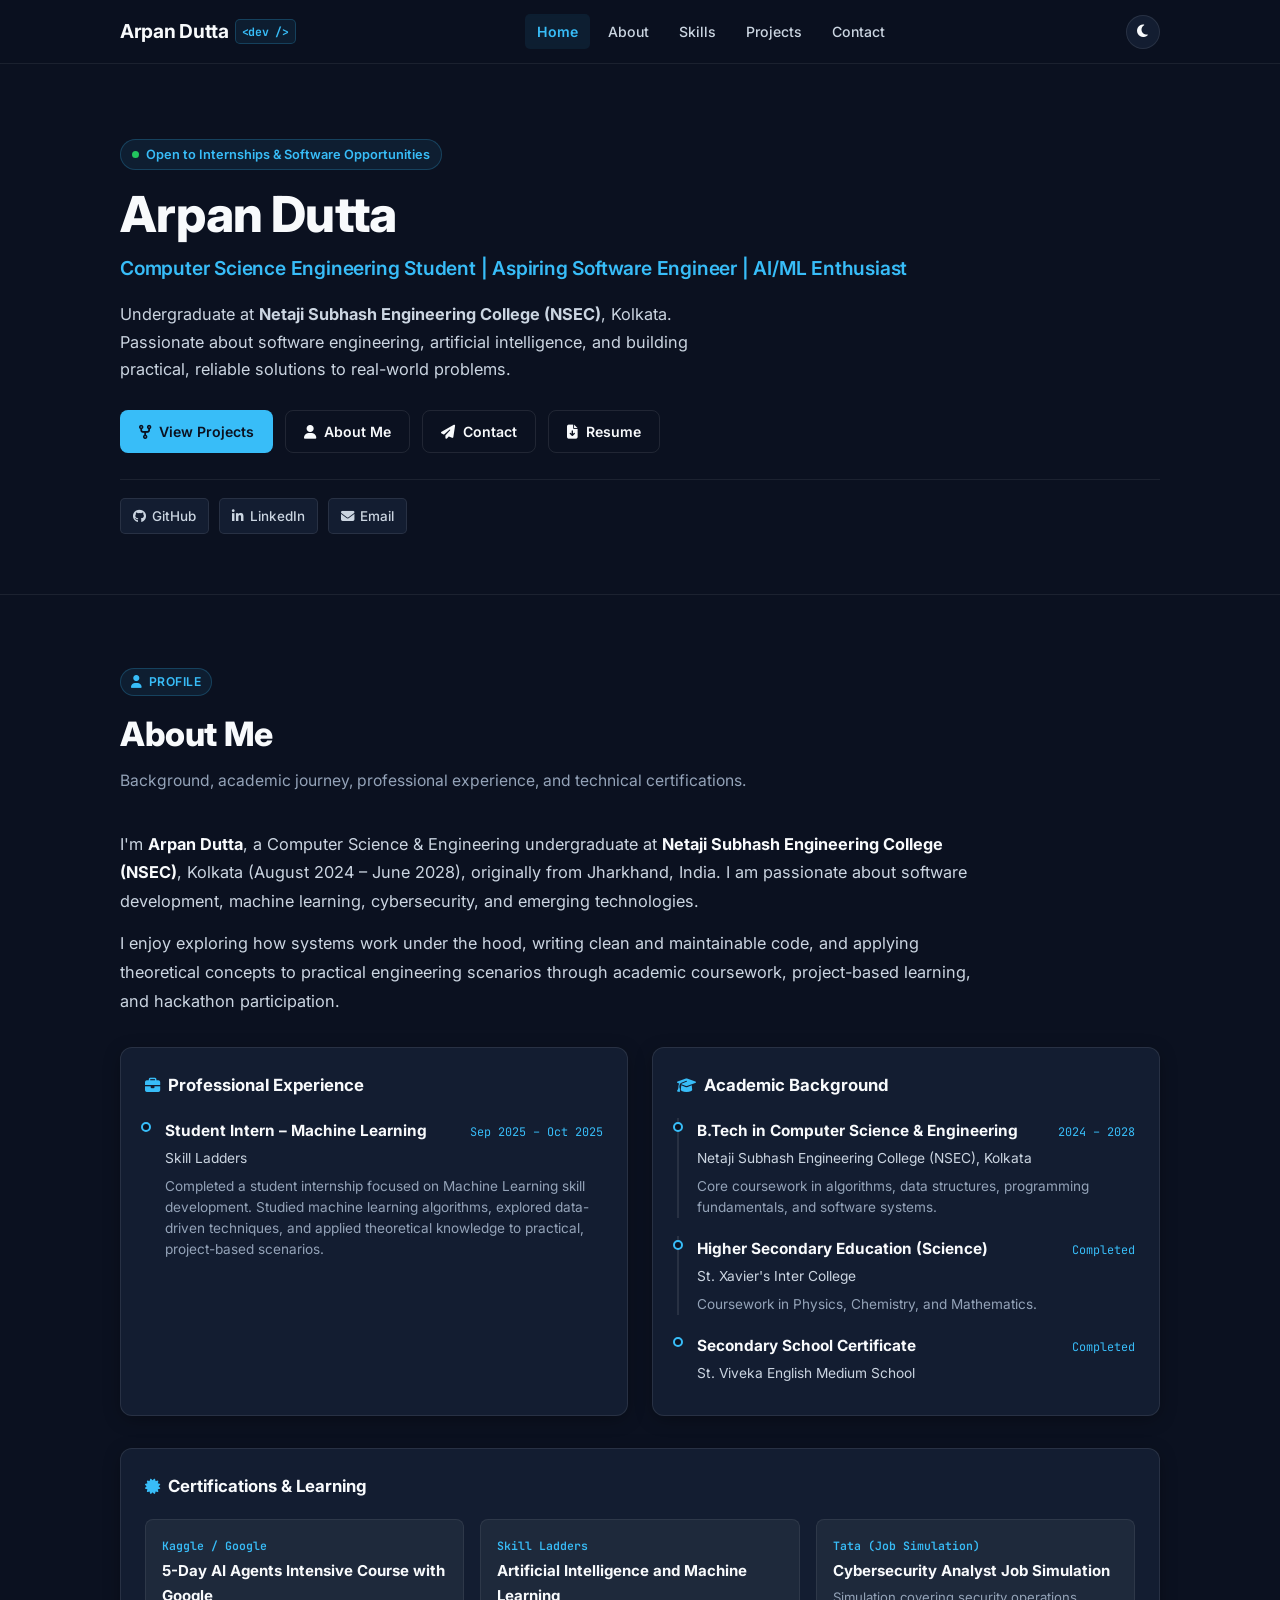
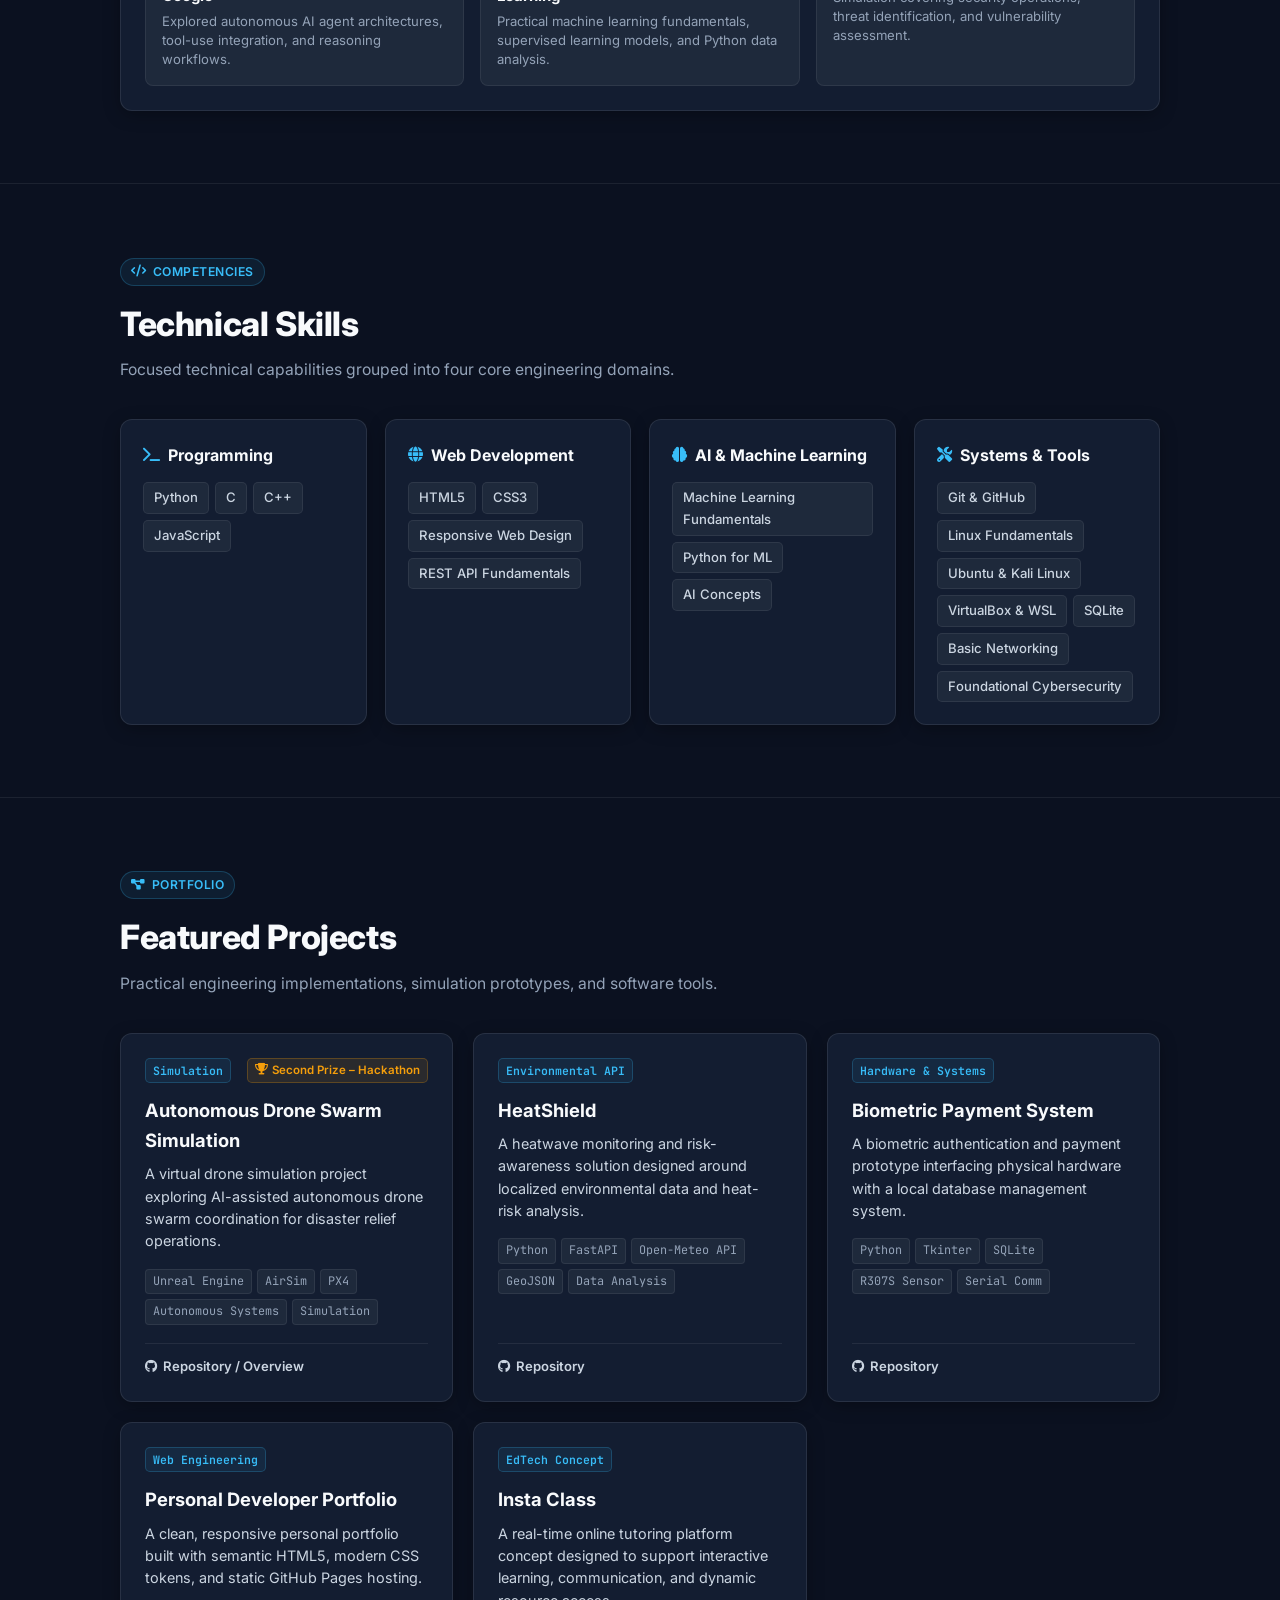
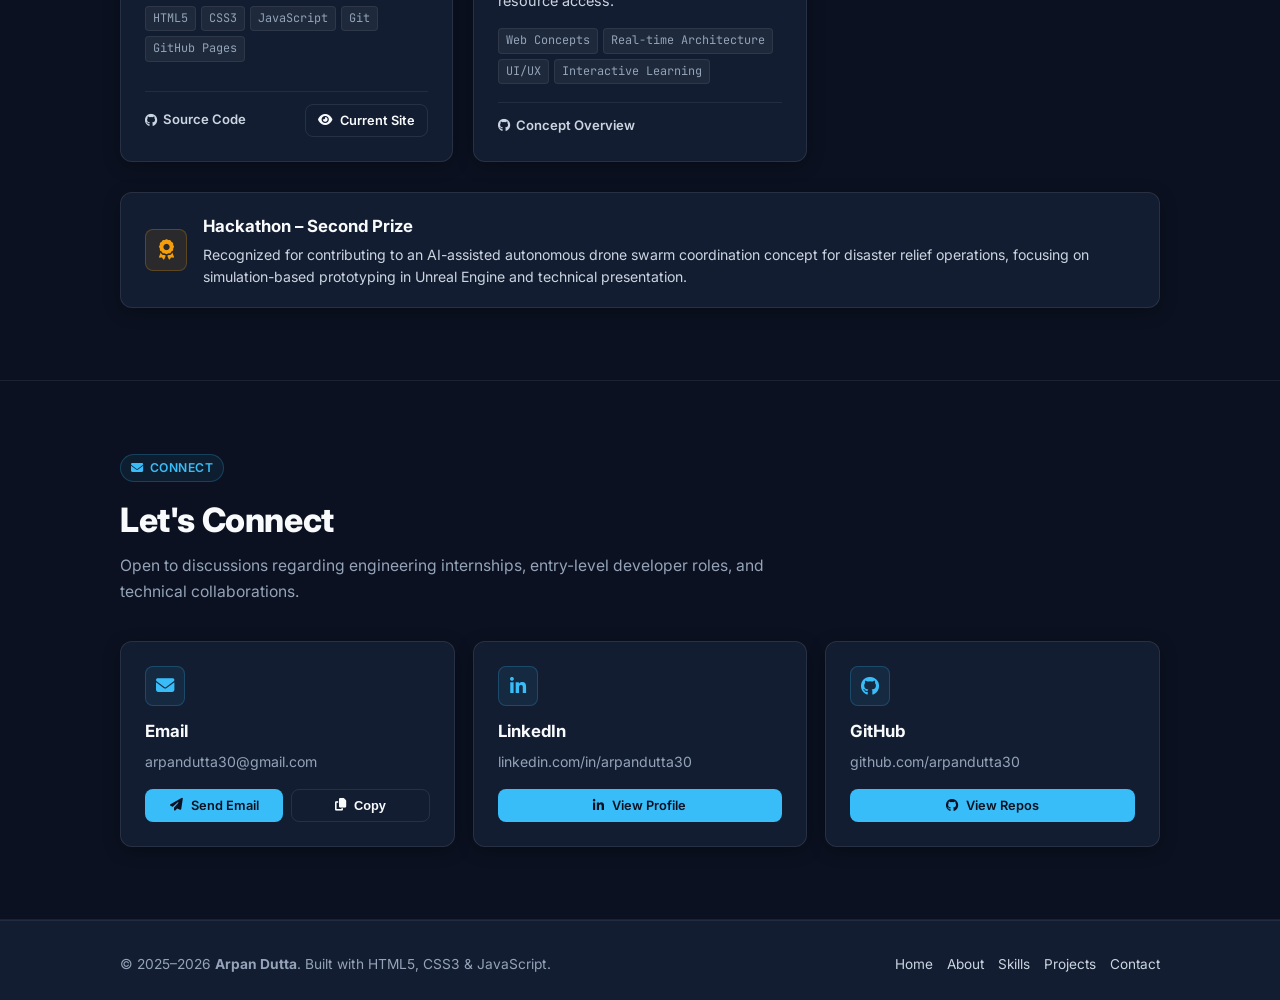
==== index.html @ c8f0ebdf "Refine portfolio into minimal 5-section architecture with cream light theme" ====
<!DOCTYPE html>
<html lang="en" data-theme="dark">
<head>
  <meta charset="UTF-8">
  <meta name="viewport" content="width=device-width, initial-scale=1.0">
  <meta http-equiv="X-UA-Compatible" content="IE=edge">

  <!-- Immediate Theme Initializer (Prevents Flash of Wrong Theme) -->
  <script>
    (function() {
      var savedTheme = localStorage.getItem('portfolio-theme') || 'dark';
      document.documentElement.setAttribute('data-theme', savedTheme);
    })();
  </script>

  <!-- Primary Meta Tags -->
  <title>Arpan Dutta | Computer Science Engineering Student & Aspiring Software Engineer</title>
  <meta name="title" content="Arpan Dutta | Computer Science Engineering Student & Aspiring Software Engineer">
  <meta name="description" content="Personal engineering portfolio of Arpan Dutta — B.Tech Computer Science and Engineering student at Netaji Subhash Engineering College (NSEC), Kolkata. Exploring software engineering, AI/ML, and systems technology.">
  <meta name="author" content="Arpan Dutta">
  <meta name="keywords" content="Arpan Dutta, Netaji Subhash Engineering College, NSEC, Software Engineer, Portfolio, Machine Learning, Python, C++, Web Development, Drone Simulation">

  <!-- Open Graph / Social Meta -->
  <meta property="og:type" content="website">
  <meta property="og:url" content="https://arpandutta30.github.io/portfolio/">
  <meta property="og:title" content="Arpan Dutta | Engineering Portfolio">
  <meta property="og:description" content="Explore Arpan Dutta's engineering journey, technical competencies, featured projects, certifications, and experience.">

  <!-- Typography & Icons -->
  <link rel="preconnect" href="https://fonts.googleapis.com">
  <link rel="preconnect" href="https://fonts.gstatic.com" crossorigin>
  <link href="https://fonts.googleapis.com/css2?family=Inter:wght@400;500;600;700;800&family=JetBrains+Mono:wght@400;500;600&display=swap" rel="stylesheet">
  <link rel="stylesheet" href="https://cdnjs.cloudflare.com/ajax/libs/font-awesome/6.5.1/css/all.min.css" integrity="sha512-DTOQO9RWCH3ppGqcWaEA1BIZOC6xxalwEsw9c2QQeAIftl+Vegovlnee1c9QX4TctnWMn13TZye+giMm8e2LwA==" crossorigin="anonymous" referrerpolicy="no-referrer" />

  <!-- Stylesheet -->
  <link rel="stylesheet" href="./assets/css/style.css">
</head>
<body>

  <!-- Sticky Header (5 Navigation Links Only) -->
  <header class="site-header" id="navbar">
    <div class="nav-container">
      <a href="#home" class="brand-logo" aria-label="Arpan Dutta Portfolio Home">
        <span>Arpan Dutta</span>
        <span class="brand-tag">&lt;dev /&gt;</span>
      </a>

      <!-- 5-Link Navigation Menu -->
      <nav class="nav-menu" id="nav-menu" aria-label="Main Navigation">
        <a href="#home" class="nav-link active">Home</a>
        <a href="#about" class="nav-link">About</a>
        <a href="#skills" class="nav-link">Skills</a>
        <a href="#projects" class="nav-link">Projects</a>
        <a href="#contact" class="nav-link">Contact</a>
      </nav>

      <!-- Theme Switcher & Mobile Menu Toggle -->
      <div class="nav-controls">
        <button id="theme-toggle" class="theme-toggle-btn" type="button" aria-label="Toggle Dark/Light Mode" title="Toggle Theme">
          <i class="fa-solid fa-moon" id="theme-icon"></i>
        </button>

        <button id="mobile-menu-btn" class="mobile-nav-toggle" type="button" aria-label="Toggle navigation menu" aria-expanded="false" aria-controls="nav-menu">
          <i class="fa-solid fa-bars" id="menu-icon"></i>
        </button>
      </div>
    </div>
  </header>

  <main>
    <!-- 1. Hero Section -->
    <section id="home" class="hero-section">
      <div class="container">
        <div class="hero-status-pill">
          <span class="pulse-dot"></span> Open to Internships & Software Opportunities
        </div>
        <h1 class="hero-name">Arpan Dutta</h1>
        <p class="hero-headline">
          Computer Science Engineering Student | Aspiring Software Engineer | AI/ML Enthusiast
        </p>
        <p class="hero-bio">
          Undergraduate at <strong>Netaji Subhash Engineering College (NSEC)</strong>, Kolkata. Passionate about software engineering, artificial intelligence, and building practical, reliable solutions to real-world problems.
        </p>

        <div class="btn-group">
          <a href="#projects" class="btn btn-primary">
            <i class="fa-solid fa-code-fork"></i> View Projects
          </a>
          <a href="#about" class="btn btn-outline">
            <i class="fa-solid fa-user"></i> About Me
          </a>
          <a href="#contact" class="btn btn-outline">
            <i class="fa-solid fa-paper-plane"></i> Contact
          </a>
          <a href="./assets/docs/resume.pdf" class="btn btn-outline" target="_blank" rel="noopener noreferrer" title="View / Download Resume">
            <i class="fa-solid fa-file-arrow-down"></i> Resume
          </a>
        </div>

        <div class="hero-socials">
          <a href="https://github.com/arpandutta30" target="_blank" rel="noopener noreferrer" class="social-link-btn" aria-label="GitHub Profile">
            <i class="fa-brands fa-github"></i> GitHub
          </a>
          <a href="https://www.linkedin.com/in/arpandutta30/" target="_blank" rel="noopener noreferrer" class="social-link-btn" aria-label="LinkedIn Profile">
            <i class="fa-brands fa-linkedin-in"></i> LinkedIn
          </a>
          <a href="mailto:arpandutta30@gmail.com" class="social-link-btn" aria-label="Direct Email">
            <i class="fa-solid fa-envelope"></i> Email
          </a>
        </div>
      </div>
    </section>

    <!-- 2. About Section (Integrated Bio, Experience, Education & Certifications) -->
    <section id="about" class="section-wrapper">
      <div class="container">
        <div class="section-header">
          <span class="section-tag"><i class="fa-solid fa-user"></i> Profile</span>
          <h2 class="section-title">About Me</h2>
          <p class="section-desc">Background, academic journey, professional experience, and technical certifications.</p>
        </div>

        <!-- Concise Biography -->
        <div class="about-bio-text">
          <p>
            I'm <strong>Arpan Dutta</strong>, a Computer Science & Engineering undergraduate at <strong>Netaji Subhash Engineering College (NSEC)</strong>, Kolkata (August 2024 – June 2028), originally from Jharkhand, India. I am passionate about software development, machine learning, cybersecurity, and emerging technologies.
          </p>
          <p>
            I enjoy exploring how systems work under the hood, writing clean and maintainable code, and applying theoretical concepts to practical engineering scenarios through academic coursework, project-based learning, and hackathon participation.
          </p>
        </div>

        <!-- Integrated Experience & Education Subsections -->
        <div class="about-subsections">
          <!-- Professional Experience Block -->
          <div class="about-block">
            <h3 class="block-title">
              <i class="fa-solid fa-briefcase"></i> Professional Experience
            </h3>
            <div class="mini-timeline-item">
              <div class="mini-timeline-dot"></div>
              <div class="mini-timeline-header">
                <span class="mini-timeline-role">Student Intern – Machine Learning</span>
                <span class="mini-timeline-date">Sep 2025 – Oct 2025</span>
              </div>
              <div class="mini-timeline-org">Skill Ladders</div>
              <p class="mini-timeline-desc">
                Completed a student internship focused on Machine Learning skill development. Studied machine learning algorithms, explored data-driven techniques, and applied theoretical knowledge to practical, project-based scenarios.
              </p>
            </div>
          </div>

          <!-- Academic Background Block -->
          <div class="about-block">
            <h3 class="block-title">
              <i class="fa-solid fa-graduation-cap"></i> Academic Background
            </h3>
            <div class="mini-timeline-item">
              <div class="mini-timeline-dot"></div>
              <div class="mini-timeline-header">
                <span class="mini-timeline-role">B.Tech in Computer Science & Engineering</span>
                <span class="mini-timeline-date">2024 – 2028</span>
              </div>
              <div class="mini-timeline-org">Netaji Subhash Engineering College (NSEC), Kolkata</div>
              <p class="mini-timeline-desc">
                Core coursework in algorithms, data structures, programming fundamentals, and software systems.
              </p>
            </div>

            <div class="mini-timeline-item">
              <div class="mini-timeline-dot"></div>
              <div class="mini-timeline-header">
                <span class="mini-timeline-role">Higher Secondary Education (Science)</span>
                <span class="mini-timeline-date">Completed</span>
              </div>
              <div class="mini-timeline-org">St. Xavier's Inter College</div>
              <p class="mini-timeline-desc">Coursework in Physics, Chemistry, and Mathematics.</p>
            </div>

            <div class="mini-timeline-item">
              <div class="mini-timeline-dot"></div>
              <div class="mini-timeline-header">
                <span class="mini-timeline-role">Secondary School Certificate</span>
                <span class="mini-timeline-date">Completed</span>
              </div>
              <div class="mini-timeline-org">St. Viveka English Medium School</div>
            </div>
          </div>
        </div>

        <!-- Compact Certifications Subsection -->
        <div class="cert-compact-section">
          <h3 class="block-title">
            <i class="fa-solid fa-certificate"></i> Certifications & Learning
          </h3>
          <div class="cert-compact-grid">
            <div class="cert-compact-card">
              <div class="cert-compact-issuer">Kaggle / Google</div>
              <h4 class="cert-compact-title">5-Day AI Agents Intensive Course with Google</h4>
              <p class="cert-compact-desc">Explored autonomous AI agent architectures, tool-use integration, and reasoning workflows.</p>
            </div>

            <div class="cert-compact-card">
              <div class="cert-compact-issuer">Skill Ladders</div>
              <h4 class="cert-compact-title">Artificial Intelligence and Machine Learning</h4>
              <p class="cert-compact-desc">Practical machine learning fundamentals, supervised learning models, and Python data analysis.</p>
            </div>

            <div class="cert-compact-card">
              <div class="cert-compact-issuer">Tata (Job Simulation)</div>
              <h4 class="cert-compact-title">Cybersecurity Analyst Job Simulation</h4>
              <p class="cert-compact-desc">Simulation covering security operations, threat identification, and vulnerability assessment.</p>
            </div>
          </div>
        </div>
      </div>
    </section>

    <!-- 3. Technical Skills Section (4 Clean Categories Only) -->
    <section id="skills" class="section-wrapper">
      <div class="container">
        <div class="section-header">
          <span class="section-tag"><i class="fa-solid fa-code"></i> Competencies</span>
          <h2 class="section-title">Technical Skills</h2>
          <p class="section-desc">Focused technical capabilities grouped into four core engineering domains.</p>
        </div>

        <div class="skills-grid-4">
          <!-- Category 1: Programming -->
          <div class="skill-box">
            <h3 class="skill-box-title">
              <i class="fa-solid fa-terminal"></i> Programming
            </h3>
            <div class="skill-pill-list">
              <span class="skill-pill">Python</span>
              <span class="skill-pill">C</span>
              <span class="skill-pill">C++</span>
              <span class="skill-pill">JavaScript</span>
            </div>
          </div>

          <!-- Category 2: Web Development -->
          <div class="skill-box">
            <h3 class="skill-box-title">
              <i class="fa-solid fa-globe"></i> Web Development
            </h3>
            <div class="skill-pill-list">
              <span class="skill-pill">HTML5</span>
              <span class="skill-pill">CSS3</span>
              <span class="skill-pill">Responsive Web Design</span>
              <span class="skill-pill">REST API Fundamentals</span>
            </div>
          </div>

          <!-- Category 3: AI & Machine Learning -->
          <div class="skill-box">
            <h3 class="skill-box-title">
              <i class="fa-solid fa-brain"></i> AI & Machine Learning
            </h3>
            <div class="skill-pill-list">
              <span class="skill-pill">Machine Learning Fundamentals</span>
              <span class="skill-pill">Python for ML</span>
              <span class="skill-pill">AI Concepts</span>
            </div>
          </div>

          <!-- Category 4: Systems & Tools -->
          <div class="skill-box">
            <h3 class="skill-box-title">
              <i class="fa-solid fa-screwdriver-wrench"></i> Systems & Tools
            </h3>
            <div class="skill-pill-list">
              <span class="skill-pill">Git & GitHub</span>
              <span class="skill-pill">Linux Fundamentals</span>
              <span class="skill-pill">Ubuntu & Kali Linux</span>
              <span class="skill-pill">VirtualBox & WSL</span>
              <span class="skill-pill">SQLite</span>
              <span class="skill-pill">Basic Networking</span>
              <span class="skill-pill">Foundational Cybersecurity</span>
            </div>
          </div>
        </div>
      </div>
    </section>

    <!-- 4. Featured Projects & Achievements Section -->
    <section id="projects" class="section-wrapper">
      <div class="container">
        <div class="section-header">
          <span class="section-tag"><i class="fa-solid fa-diagram-project"></i> Portfolio</span>
          <h2 class="section-title">Featured Projects</h2>
          <p class="section-desc">Practical engineering implementations, simulation prototypes, and software tools.</p>
        </div>

        <div class="projects-grid">
          <!-- Project 1: Drone Swarm Simulation -->
          <article class="project-card">
            <div>
              <div class="project-top-row">
                <span class="project-category-badge">Simulation</span>
                <span class="project-award-badge">
                  <i class="fa-solid fa-trophy"></i> Second Prize – Hackathon
                </span>
              </div>
              <h3 class="project-title">Autonomous Drone Swarm Simulation</h3>
              <p class="project-desc">
                A virtual drone simulation project exploring AI-assisted autonomous drone swarm coordination for disaster relief operations.
              </p>
              <div class="project-tags">
                <span class="project-tag">Unreal Engine</span>
                <span class="project-tag">AirSim</span>
                <span class="project-tag">PX4</span>
                <span class="project-tag">Autonomous Systems</span>
                <span class="project-tag">Simulation</span>
              </div>
            </div>
            <div class="project-footer">
              <a href="https://github.com/arpandutta30" target="_blank" rel="noopener noreferrer" class="project-link">
                <i class="fa-brands fa-github"></i> Repository / Overview
              </a>
            </div>
          </article>

          <!-- Project 2: HeatShield -->
          <article class="project-card">
            <div>
              <div class="project-top-row">
                <span class="project-category-badge">Environmental API</span>
              </div>
              <h3 class="project-title">HeatShield</h3>
              <p class="project-desc">
                A heatwave monitoring and risk-awareness solution designed around localized environmental data and heat-risk analysis.
              </p>
              <div class="project-tags">
                <span class="project-tag">Python</span>
                <span class="project-tag">FastAPI</span>
                <span class="project-tag">Open-Meteo API</span>
                <span class="project-tag">GeoJSON</span>
                <span class="project-tag">Data Analysis</span>
              </div>
            </div>
            <div class="project-footer">
              <a href="https://github.com/arpandutta30" target="_blank" rel="noopener noreferrer" class="project-link">
                <i class="fa-brands fa-github"></i> Repository
              </a>
            </div>
          </article>

          <!-- Project 3: Biometric Payment System -->
          <article class="project-card">
            <div>
              <div class="project-top-row">
                <span class="project-category-badge">Hardware & Systems</span>
              </div>
              <h3 class="project-title">Biometric Payment System</h3>
              <p class="project-desc">
                A biometric authentication and payment prototype interfacing physical hardware with a local database management system.
              </p>
              <div class="project-tags">
                <span class="project-tag">Python</span>
                <span class="project-tag">Tkinter</span>
                <span class="project-tag">SQLite</span>
                <span class="project-tag">R307S Sensor</span>
                <span class="project-tag">Serial Comm</span>
              </div>
            </div>
            <div class="project-footer">
              <a href="https://github.com/arpandutta30" target="_blank" rel="noopener noreferrer" class="project-link">
                <i class="fa-brands fa-github"></i> Repository
              </a>
            </div>
          </article>

          <!-- Project 4: Personal Developer Portfolio -->
          <article class="project-card">
            <div>
              <div class="project-top-row">
                <span class="project-category-badge">Web Engineering</span>
              </div>
              <h3 class="project-title">Personal Developer Portfolio</h3>
              <p class="project-desc">
                A clean, responsive personal portfolio built with semantic HTML5, modern CSS tokens, and static GitHub Pages hosting.
              </p>
              <div class="project-tags">
                <span class="project-tag">HTML5</span>
                <span class="project-tag">CSS3</span>
                <span class="project-tag">JavaScript</span>
                <span class="project-tag">Git</span>
                <span class="project-tag">GitHub Pages</span>
              </div>
            </div>
            <div class="project-footer">
              <a href="https://github.com/arpandutta30/portfolio" target="_blank" rel="noopener noreferrer" class="project-link">
                <i class="fa-brands fa-github"></i> Source Code
              </a>
              <a href="#home" class="btn btn-outline btn-sm">
                <i class="fa-solid fa-eye"></i> Current Site
              </a>
            </div>
          </article>

          <!-- Project 5: Insta Class -->
          <article class="project-card">
            <div>
              <div class="project-top-row">
                <span class="project-category-badge">EdTech Concept</span>
              </div>
              <h3 class="project-title">Insta Class</h3>
              <p class="project-desc">
                A real-time online tutoring platform concept designed to support interactive learning, communication, and dynamic resource access.
              </p>
              <div class="project-tags">
                <span class="project-tag">Web Concepts</span>
                <span class="project-tag">Real-time Architecture</span>
                <span class="project-tag">UI/UX</span>
                <span class="project-tag">Interactive Learning</span>
              </div>
            </div>
            <div class="project-footer">
              <a href="https://github.com/arpandutta30" target="_blank" rel="noopener noreferrer" class="project-link">
                <i class="fa-brands fa-github"></i> Concept Overview
              </a>
            </div>
          </article>
        </div>

        <!-- Integrated Achievement Callout -->
        <div class="achievement-callout">
          <div class="achievement-icon">
            <i class="fa-solid fa-award"></i>
          </div>
          <div class="achievement-details">
            <h4>Hackathon – Second Prize</h4>
            <p>
              Recognized for contributing to an AI-assisted autonomous drone swarm coordination concept for disaster relief operations, focusing on simulation-based prototyping in Unreal Engine and technical presentation.
            </p>
          </div>
        </div>
      </div>
    </section>

    <!-- 5. Contact Section -->
    <section id="contact" class="section-wrapper">
      <div class="container">
        <div class="section-header">
          <span class="section-tag"><i class="fa-solid fa-envelope"></i> Connect</span>
          <h2 class="section-title">Let's Connect</h2>
          <p class="section-desc">Open to discussions regarding engineering internships, entry-level developer roles, and technical collaborations.</p>
        </div>

        <div class="contact-grid">
          <!-- Email Card -->
          <div class="contact-card">
            <div>
              <div class="contact-icon">
                <i class="fa-solid fa-envelope"></i>
              </div>
              <h3>Email</h3>
              <p id="email-address">arpandutta30@gmail.com</p>
            </div>
            <div class="contact-actions">
              <a href="mailto:arpandutta30@gmail.com" class="btn btn-primary btn-sm">
                <i class="fa-solid fa-paper-plane"></i> Send Email
              </a>
              <button type="button" class="btn btn-outline btn-sm" id="copy-email-btn" title="Copy email address to clipboard">
                <i class="fa-solid fa-copy"></i> Copy
              </button>
            </div>
          </div>

          <!-- LinkedIn Card -->
          <div class="contact-card">
            <div>
              <div class="contact-icon">
                <i class="fa-brands fa-linkedin-in"></i>
              </div>
              <h3>LinkedIn</h3>
              <p>linkedin.com/in/arpandutta30</p>
            </div>
            <div class="contact-actions">
              <a href="https://www.linkedin.com/in/arpandutta30/" target="_blank" rel="noopener noreferrer" class="btn btn-primary btn-sm">
                <i class="fa-brands fa-linkedin-in"></i> View Profile
              </a>
            </div>
          </div>

          <!-- GitHub Card -->
          <div class="contact-card">
            <div>
              <div class="contact-icon">
                <i class="fa-brands fa-github"></i>
              </div>
              <h3>GitHub</h3>
              <p>github.com/arpandutta30</p>
            </div>
            <div class="contact-actions">
              <a href="https://github.com/arpandutta30" target="_blank" rel="noopener noreferrer" class="btn btn-primary btn-sm">
                <i class="fa-brands fa-github"></i> View Repos
              </a>
            </div>
          </div>
        </div>
      </div>
    </section>
  </main>

  <!-- Minimalist Footer -->
  <footer class="site-footer">
    <div class="container">
      <div class="footer-content">
        <p>© 2025–2026 <strong>Arpan Dutta</strong>. Built with HTML5, CSS3 & JavaScript.</p>
        <nav class="footer-nav" aria-label="Footer Navigation">
          <a href="#home">Home</a>
          <a href="#about">About</a>
          <a href="#skills">Skills</a>
          <a href="#projects">Projects</a>
          <a href="#contact">Contact</a>
        </nav>
      </div>
    </div>
  </footer>

  <!-- Floating Back to Top Button -->
  <button id="back-to-top" class="back-to-top" type="button" aria-label="Scroll to top of page" title="Back to Top">
    <i class="fa-solid fa-arrow-up"></i>
  </button>

  <!-- Live Toast Notification for Copy Action -->
  <div id="toast-notice" class="toast-notice" role="alert" aria-live="polite">
    <i class="fa-solid fa-check"></i>
    <span id="toast-message">Email address copied to clipboard!</span>
  </div>

  <!-- JavaScript Client Engine -->
  <script src="./assets/js/main.js"></script>
</body>
</html>
---- assets/css/style.css ----
/* ==========================================================================
   Portfolio Stylesheet — Arpan Dutta
   Minimalist Engineering Aesthetic (Refined, Responsive & Lightweight)
   ========================================================================== */

/* --------------------------------------------------------------------------
   1. Design Tokens & CSS Variables
   -------------------------------------------------------------------------- */
:root {
  /* Dark Navy Palette (Default) */
  --bg-primary: #0b1120;        /* Deep midnight navy canvas */
  --bg-secondary: #131d31;      /* Slate navy card surface */
  --bg-tertiary: #1e293b;       /* Elevated surfaces & badges */
  --bg-translucent: rgba(11, 17, 32, 0.9);

  --text-primary: #f8fafc;      /* Crisp high-contrast headings */
  --text-secondary: #cbd5e1;    /* Readable body text */
  --text-muted: #94a3b8;        /* Subtle metadata / tags */

  --accent-primary: #38bdf8;    /* Steel / sky blue accent */
  --accent-hover: #7dd3fc;      /* Soft cyan hover */
  --accent-light: rgba(56, 189, 248, 0.08);
  --accent-border: rgba(56, 189, 248, 0.22);

  --border-subtle: rgba(255, 255, 255, 0.07);
  --border-card: rgba(255, 255, 255, 0.09);
  --card-shadow: 0 4px 18px -2px rgba(0, 0, 0, 0.35);

  --font-sans: 'Inter', -apple-system, BlinkMacSystemFont, 'Segoe UI', Roboto, sans-serif;
  --font-mono: 'JetBrains Mono', 'Fira Code', monospace;

  --transition: 0.2s ease;
  --max-width: 1040px;          /* Clean, focused reading container */
  --nav-height: 64px;
  --radius-sm: 5px;
  --radius-md: 8px;
  --radius-lg: 12px;
  --radius-full: 9999px;
}

/* Warm Cream Light Theme (Milk-White / Soft Editorial) */
[data-theme="light"] {
  --bg-primary: #F7F5EF;        /* Warm cream canvas */
  --bg-secondary: #FFFFFF;      /* Crisp white cards */
  --bg-tertiary: #EFECE3;       /* Warm elevated surfaces & tags */
  --bg-translucent: rgba(247, 245, 239, 0.92);

  --text-primary: #252525;      /* High-contrast charcoal text */
  --text-secondary: #66645D;    /* Warm muted body text */
  --text-muted: #8A877E;        /* Subtle metadata */

  --accent-primary: #0284c7;    /* Deep sky / steel blue */
  --accent-hover: #0369a1;
  --accent-light: rgba(2, 132, 199, 0.08);
  --accent-border: rgba(2, 132, 199, 0.22);

  --border-subtle: rgba(0, 0, 0, 0.07);
  --border-card: #E5E0D5;       /* Subtle warm grey borders */
  --card-shadow: 0 4px 15px -2px rgba(0, 0, 0, 0.04);
}

/* --------------------------------------------------------------------------
   2. Reset & Global Styles
   -------------------------------------------------------------------------- */
*, *::before, *::after {
  box-sizing: border-box;
  margin: 0;
  padding: 0;
}

html {
  scroll-behavior: smooth;
  scroll-padding-top: calc(var(--nav-height) + 16px);
}

body {
  font-family: var(--font-sans);
  background-color: var(--bg-primary);
  color: var(--text-primary);
  line-height: 1.65;
  min-height: 100vh;
  display: flex;
  flex-direction: column;
  overflow-x: hidden;
  transition: background-color var(--transition), color var(--transition);
  -webkit-font-smoothing: antialiased;
}

a {
  color: var(--accent-primary);
  text-decoration: none;
  transition: color var(--transition);
}

a:hover {
  color: var(--accent-hover);
}

ul {
  list-style: none;
}

/* --------------------------------------------------------------------------
   3. Layout Utilities
   -------------------------------------------------------------------------- */
.container {
  width: 90%;
  max-width: var(--max-width);
  margin-left: auto;
  margin-right: auto;
}

.section-wrapper {
  padding: 72px 0;
  border-bottom: 1px solid var(--border-subtle);
}

.section-header {
  margin-bottom: 36px;
}

.section-tag {
  display: inline-flex;
  align-items: center;
  gap: 6px;
  padding: 3px 10px;
  background: var(--accent-light);
  color: var(--accent-primary);
  border: 1px solid var(--accent-border);
  border-radius: var(--radius-full);
  font-size: 0.76rem;
  font-weight: 600;
  letter-spacing: 0.5px;
  text-transform: uppercase;
  margin-bottom: 10px;
}

.section-title {
  font-size: clamp(1.55rem, 2.8vw, 2.1rem);
  font-weight: 800;
  letter-spacing: -0.4px;
  color: var(--text-primary);
  margin-bottom: 6px;
}

.section-desc {
  font-size: 0.98rem;
  color: var(--text-muted);
  max-width: 680px;
}

/* Reusable Buttons */
.btn-group {
  display: flex;
  flex-wrap: wrap;
  gap: 12px;
  align-items: center;
}

.btn {
  display: inline-flex;
  align-items: center;
  justify-content: center;
  gap: 8px;
  padding: 9px 18px;
  font-size: 0.88rem;
  font-weight: 600;
  border-radius: var(--radius-md);
  border: 1px solid transparent;
  cursor: pointer;
  transition: all var(--transition);
  text-decoration: none;
}

.btn-primary {
  background: var(--accent-primary);
  color: #0b1120;
}

[data-theme="light"] .btn-primary {
  color: #ffffff;
}

.btn-primary:hover {
  background: var(--accent-hover);
  transform: translateY(-2px);
}

.btn-outline {
  background: transparent;
  color: var(--text-primary);
  border-color: var(--border-card);
}

.btn-outline:hover {
  background: var(--bg-tertiary);
  border-color: var(--accent-primary);
  color: var(--accent-primary);
  transform: translateY(-2px);
}

.btn-sm {
  padding: 5px 12px;
  font-size: 0.8rem;
}

/* --------------------------------------------------------------------------
   4. Header & Navigation (5 Links Only)
   -------------------------------------------------------------------------- */
.site-header {
  position: sticky;
  top: 0;
  left: 0;
  width: 100%;
  height: var(--nav-height);
  background-color: var(--bg-translucent);
  backdrop-filter: blur(10px);
  -webkit-backdrop-filter: blur(10px);
  border-bottom: 1px solid var(--border-subtle);
  z-index: 1000;
  display: flex;
  align-items: center;
  transition: background-color var(--transition), border-color var(--transition);
}

.nav-container {
  display: flex;
  align-items: center;
  justify-content: space-between;
  width: 90%;
  max-width: var(--max-width);
  margin: 0 auto;
}

.brand-logo {
  font-size: 1.2rem;
  font-weight: 700;
  color: var(--text-primary);
  letter-spacing: -0.3px;
  display: flex;
  align-items: center;
  gap: 6px;
}

.brand-tag {
  font-family: var(--font-mono);
  font-size: 0.72rem;
  color: var(--accent-primary);
  background: var(--accent-light);
  border: 1px solid var(--accent-border);
  padding: 2px 6px;
  border-radius: var(--radius-sm);
}

.nav-menu {
  display: flex;
  align-items: center;
  gap: 6px;
}

.nav-link {
  color: var(--text-secondary);
  font-size: 0.88rem;
  font-weight: 500;
  padding: 6px 12px;
  border-radius: var(--radius-sm);
  transition: all var(--transition);
}

.nav-link:hover {
  color: var(--accent-primary);
  background: var(--accent-light);
}

.nav-link.active {
  color: var(--accent-primary);
  font-weight: 600;
  background: var(--accent-light);
}

.nav-controls {
  display: flex;
  align-items: center;
  gap: 8px;
}

.theme-toggle-btn {
  background: var(--bg-secondary);
  border: 1px solid var(--border-card);
  color: var(--text-primary);
  width: 34px;
  height: 34px;
  border-radius: var(--radius-full);
  display: flex;
  align-items: center;
  justify-content: center;
  cursor: pointer;
  transition: all var(--transition);
  font-size: 0.9rem;
}

.theme-toggle-btn:hover {
  color: var(--accent-primary);
  border-color: var(--accent-primary);
}

.mobile-nav-toggle {
  display: none;
  background: none;
  border: none;
  color: var(--text-primary);
  font-size: 1.25rem;
  cursor: pointer;
  padding: 6px;
}

/* --------------------------------------------------------------------------
   5. Hero Section
   -------------------------------------------------------------------------- */
.hero-section {
  padding: 75px 0 60px 0;
  border-bottom: 1px solid var(--border-subtle);
}

.hero-status-pill {
  display: inline-flex;
  align-items: center;
  gap: 7px;
  padding: 4px 11px;
  background: var(--accent-light);
  border: 1px solid var(--accent-border);
  color: var(--accent-primary);
  font-size: 0.8rem;
  font-weight: 600;
  border-radius: var(--radius-full);
  margin-bottom: 16px;
}

.hero-status-pill .pulse-dot {
  width: 7px;
  height: 7px;
  border-radius: 50%;
  background: #22c55e;
}

.hero-name {
  font-size: clamp(2.1rem, 4vw, 3.1rem);
  font-weight: 800;
  letter-spacing: -0.8px;
  line-height: 1.15;
  color: var(--text-primary);
  margin-bottom: 10px;
}

.hero-headline {
  font-size: clamp(1rem, 1.8vw, 1.2rem);
  color: var(--accent-primary);
  font-weight: 600;
  letter-spacing: -0.2px;
  margin-bottom: 16px;
}

.hero-bio {
  font-size: 1.02rem;
  color: var(--text-secondary);
  line-height: 1.7;
  max-width: 640px;
  margin-bottom: 26px;
}

.hero-socials {
  display: flex;
  align-items: center;
  gap: 10px;
  margin-top: 26px;
  padding-top: 18px;
  border-top: 1px solid var(--border-subtle);
}

.social-link-btn {
  display: inline-flex;
  align-items: center;
  gap: 6px;
  padding: 6px 12px;
  border-radius: var(--radius-sm);
  background: var(--bg-secondary);
  border: 1px solid var(--border-card);
  color: var(--text-secondary);
  font-size: 0.84rem;
  font-weight: 500;
  transition: all var(--transition);
}

.social-link-btn:hover {
  color: var(--accent-primary);
  border-color: var(--accent-primary);
  background: var(--accent-light);
}

/* --------------------------------------------------------------------------
   6. About Section (Integrated Bio, Experience, Education & Certifications)
   -------------------------------------------------------------------------- */
.about-bio-text {
  font-size: 1.02rem;
  color: var(--text-secondary);
  line-height: 1.75;
  margin-bottom: 32px;
  max-width: 860px;
}

.about-bio-text p {
  margin-bottom: 14px;
}

.about-bio-text strong {
  color: var(--text-primary);
}

/* Sub-sections inside About */
.about-subsections {
  display: grid;
  grid-template-columns: 1fr 1fr;
  gap: 24px;
  margin-bottom: 32px;
}

.about-block {
  background: var(--bg-secondary);
  border: 1px solid var(--border-card);
  border-radius: var(--radius-lg);
  padding: 24px;
  box-shadow: var(--card-shadow);
}

.block-title {
  font-size: 1.05rem;
  font-weight: 700;
  color: var(--text-primary);
  margin-bottom: 18px;
  display: flex;
  align-items: center;
  gap: 8px;
}

.block-title i {
  color: var(--accent-primary);
  font-size: 0.95rem;
}

/* Mini Timeline for Experience & Education */
.mini-timeline-item {
  position: relative;
  padding-left: 18px;
  margin-bottom: 18px;
  border-left: 2px solid var(--border-card);
}

.mini-timeline-item:last-child {
  margin-bottom: 0;
  border-left-color: transparent;
}

.mini-timeline-dot {
  position: absolute;
  left: -6px;
  top: 4px;
  width: 10px;
  height: 10px;
  border-radius: 50%;
  background: var(--bg-primary);
  border: 2px solid var(--accent-primary);
}

.mini-timeline-header {
  display: flex;
  justify-content: space-between;
  align-items: baseline;
  flex-wrap: wrap;
  gap: 4px;
  margin-bottom: 4px;
}

.mini-timeline-role {
  font-size: 0.96rem;
  font-weight: 700;
  color: var(--text-primary);
}

.mini-timeline-date {
  font-family: var(--font-mono);
  font-size: 0.74rem;
  color: var(--accent-primary);
}

.mini-timeline-org {
  font-size: 0.86rem;
  color: var(--text-secondary);
  margin-bottom: 6px;
}

.mini-timeline-desc {
  font-size: 0.85rem;
  color: var(--text-muted);
  line-height: 1.55;
}

/* Compact Certifications Subsection */
.cert-compact-section {
  background: var(--bg-secondary);
  border: 1px solid var(--border-card);
  border-radius: var(--radius-lg);
  padding: 24px;
  box-shadow: var(--card-shadow);
}

.cert-compact-grid {
  display: grid;
  grid-template-columns: repeat(auto-fit, minmax(280px, 1fr));
  gap: 16px;
}

.cert-compact-card {
  background: var(--bg-tertiary);
  border: 1px solid var(--border-subtle);
  border-radius: var(--radius-md);
  padding: 16px;
  transition: transform var(--transition);
}

.cert-compact-card:hover {
  transform: translateY(-2px);
  border-color: var(--accent-border);
}

.cert-compact-issuer {
  font-family: var(--font-mono);
  font-size: 0.72rem;
  color: var(--accent-primary);
  font-weight: 600;
  margin-bottom: 4px;
}

.cert-compact-title {
  font-size: 0.94rem;
  font-weight: 700;
  color: var(--text-primary);
  margin-bottom: 4px;
}

.cert-compact-desc {
  font-size: 0.82rem;
  color: var(--text-muted);
  line-height: 1.45;
}

/* --------------------------------------------------------------------------
   7. Technical Skills Section (4 Categories Only)
   -------------------------------------------------------------------------- */
.skills-grid-4 {
  display: grid;
  grid-template-columns: repeat(auto-fit, minmax(240px, 1fr));
  gap: 18px;
}

.skill-box {
  background: var(--bg-secondary);
  border: 1px solid var(--border-card);
  border-radius: var(--radius-lg);
  padding: 22px;
  box-shadow: var(--card-shadow);
  transition: transform var(--transition), border-color var(--transition);
}

.skill-box:hover {
  transform: translateY(-2px);
  border-color: var(--accent-border);
}

.skill-box-title {
  font-size: 1rem;
  font-weight: 700;
  color: var(--text-primary);
  margin-bottom: 14px;
  display: flex;
  align-items: center;
  gap: 8px;
}

.skill-box-title i {
  color: var(--accent-primary);
  font-size: 0.95rem;
}

.skill-pill-list {
  display: flex;
  flex-wrap: wrap;
  gap: 6px;
}

.skill-pill {
  font-size: 0.82rem;
  font-weight: 500;
  background: var(--bg-tertiary);
  border: 1px solid var(--border-subtle);
  color: var(--text-secondary);
  padding: 4px 10px;
  border-radius: var(--radius-sm);
  transition: all var(--transition);
}

.skill-pill:hover {
  border-color: var(--accent-primary);
  color: var(--text-primary);
}

/* --------------------------------------------------------------------------
   8. Featured Projects & Achievements Section
   -------------------------------------------------------------------------- */
.projects-grid {
  display: grid;
  grid-template-columns: repeat(auto-fit, minmax(310px, 1fr));
  gap: 20px;
  margin-bottom: 30px;
}

.project-card {
  background: var(--bg-secondary);
  border: 1px solid var(--border-card);
  border-radius: var(--radius-lg);
  padding: 24px;
  display: flex;
  flex-direction: column;
  justify-content: space-between;
  box-shadow: var(--card-shadow);
  transition: transform var(--transition), border-color var(--transition);
}

.project-card:hover {
  transform: translateY(-3px);
  border-color: var(--accent-border);
}

.project-top-row {
  display: flex;
  justify-content: space-between;
  align-items: center;
  margin-bottom: 12px;
}

.project-category-badge {
  font-family: var(--font-mono);
  font-size: 0.72rem;
  color: var(--accent-primary);
  background: var(--accent-light);
  border: 1px solid var(--accent-border);
  padding: 2px 7px;
  border-radius: var(--radius-sm);
  font-weight: 600;
}

.project-award-badge {
  font-size: 0.72rem;
  font-weight: 600;
  color: #f59e0b;
  background: rgba(245, 158, 11, 0.1);
  border: 1px solid rgba(245, 158, 11, 0.25);
  padding: 2px 7px;
  border-radius: var(--radius-sm);
  display: inline-flex;
  align-items: center;
  gap: 4px;
}

.project-title {
  font-size: 1.15rem;
  font-weight: 700;
  color: var(--text-primary);
  margin-bottom: 8px;
}

.project-desc {
  font-size: 0.9rem;
  color: var(--text-secondary);
  line-height: 1.55;
  margin-bottom: 16px;
}

.project-tags {
  display: flex;
  flex-wrap: wrap;
  gap: 5px;
  margin-bottom: 18px;
}

.project-tag {
  font-family: var(--font-mono);
  font-size: 0.74rem;
  background: var(--bg-tertiary);
  border: 1px solid var(--border-subtle);
  color: var(--text-muted);
  padding: 2px 7px;
  border-radius: 4px;
}

.project-footer {
  border-top: 1px solid var(--border-subtle);
  padding-top: 12px;
  display: flex;
  align-items: center;
  justify-content: space-between;
}

.project-link {
  font-size: 0.82rem;
  font-weight: 600;
  display: inline-flex;
  align-items: center;
  gap: 5px;
  color: var(--text-secondary);
}

.project-link:hover {
  color: var(--accent-primary);
}

/* Achievement Callout Card */
.achievement-callout {
  background: var(--bg-secondary);
  border: 1px solid var(--border-card);
  border-radius: var(--radius-lg);
  padding: 20px 24px;
  box-shadow: var(--card-shadow);
  display: flex;
  align-items: center;
  gap: 16px;
}

.achievement-icon {
  width: 42px;
  height: 42px;
  border-radius: var(--radius-md);
  background: rgba(245, 158, 11, 0.1);
  border: 1px solid rgba(245, 158, 11, 0.25);
  color: #f59e0b;
  display: flex;
  align-items: center;
  justify-content: center;
  font-size: 1.25rem;
  flex-shrink: 0;
}

.achievement-details h4 {
  font-size: 1.05rem;
  font-weight: 700;
  color: var(--text-primary);
  margin-bottom: 4px;
}

.achievement-details p {
  font-size: 0.88rem;
  color: var(--text-secondary);
  line-height: 1.5;
}

/* --------------------------------------------------------------------------
   9. Contact Section
   -------------------------------------------------------------------------- */
.contact-grid {
  display: grid;
  grid-template-columns: repeat(auto-fit, minmax(260px, 1fr));
  gap: 18px;
}

.contact-card {
  background: var(--bg-secondary);
  border: 1px solid var(--border-card);
  border-radius: var(--radius-lg);
  padding: 24px;
  box-shadow: var(--card-shadow);
  display: flex;
  flex-direction: column;
  justify-content: space-between;
  transition: transform var(--transition), border-color var(--transition);
}

.contact-card:hover {
  transform: translateY(-2px);
  border-color: var(--accent-border);
}

.contact-icon {
  width: 40px;
  height: 40px;
  border-radius: var(--radius-md);
  background: var(--accent-light);
  border: 1px solid var(--accent-border);
  color: var(--accent-primary);
  display: flex;
  align-items: center;
  justify-content: center;
  font-size: 1.15rem;
  margin-bottom: 12px;
}

.contact-card h3 {
  font-size: 1.05rem;
  font-weight: 700;
  color: var(--text-primary);
  margin-bottom: 4px;
}

.contact-card p {
  font-size: 0.88rem;
  color: var(--text-muted);
  margin-bottom: 16px;
  word-break: break-all;
}

.contact-actions {
  display: flex;
  gap: 8px;
  width: 100%;
}

.contact-actions .btn {
  flex: 1;
}

/* Toast Notice */
.toast-notice {
  position: fixed;
  bottom: 24px;
  right: 24px;
  background: var(--accent-primary);
  color: #0b1120;
  padding: 9px 16px;
  border-radius: var(--radius-md);
  font-weight: 600;
  font-size: 0.85rem;
  box-shadow: 0 8px 24px rgba(0,0,0,0.25);
  display: flex;
  align-items: center;
  gap: 8px;
  transform: translateY(100px);
  opacity: 0;
  pointer-events: none;
  transition: all var(--transition);
  z-index: 2000;
}

[data-theme="light"] .toast-notice {
  color: #ffffff;
}

.toast-notice.show {
  transform: translateY(0);
  opacity: 1;
}

/* --------------------------------------------------------------------------
   10. Footer & Back To Top
   -------------------------------------------------------------------------- */
.site-footer {
  margin-top: auto;
  background: var(--bg-secondary);
  border-top: 1px solid var(--border-subtle);
  padding: 32px 0 24px 0;
  color: var(--text-muted);
  font-size: 0.86rem;
}

.footer-content {
  display: flex;
  align-items: center;
  justify-content: space-between;
  flex-wrap: wrap;
  gap: 14px;
}

.footer-nav {
  display: flex;
  gap: 14px;
  flex-wrap: wrap;
}

.footer-nav a {
  color: var(--text-secondary);
  font-size: 0.85rem;
}

.footer-nav a:hover {
  color: var(--accent-primary);
}

.back-to-top {
  position: fixed;
  bottom: 24px;
  right: 24px;
  width: 38px;
  height: 38px;
  border-radius: var(--radius-full);
  background: var(--bg-secondary);
  border: 1px solid var(--border-card);
  color: var(--text-primary);
  display: flex;
  align-items: center;
  justify-content: center;
  cursor: pointer;
  box-shadow: var(--card-shadow);
  opacity: 0;
  visibility: hidden;
  transition: all var(--transition);
  z-index: 999;
}

.back-to-top.visible {
  opacity: 1;
  visibility: visible;
}

.back-to-top:hover {
  color: var(--accent-primary);
  border-color: var(--accent-primary);
  transform: translateY(-2px);
}

/* --------------------------------------------------------------------------
   11. Responsive Media Queries
   -------------------------------------------------------------------------- */
@media (max-width: 820px) {
  .about-subsections {
    grid-template-columns: 1fr;
  }
}

@media (max-width: 768px) {
  .section-wrapper {
    padding: 50px 0;
  }

  .mobile-nav-toggle {
    display: block;
  }

  .nav-menu {
    position: fixed;
    top: var(--nav-height);
    left: 0;
    width: 100%;
    background: var(--bg-secondary);
    border-bottom: 1px solid var(--border-subtle);
    flex-direction: column;
    padding: 16px 20px;
    gap: 6px;
    display: none;
    box-shadow: 0 15px 30px rgba(0,0,0,0.3);
  }

  .nav-menu.open {
    display: flex;
  }

  .nav-link {
    width: 100%;
    text-align: left;
    padding: 10px 14px;
  }

  .hero-section {
    padding: 50px 0 40px 0;
  }

  .achievement-callout {
    flex-direction: column;
    align-items: flex-start;
  }

  .footer-content {
    flex-direction: column;
    text-align: center;
  }

  .footer-nav {
    justify-content: center;
  }
}

/* --------------------------------------------------------------------------
   12. Accessibility: Reduced Motion
   -------------------------------------------------------------------------- */
@media (prefers-reduced-motion: reduce) {
  *, *::before, *::after {
    animation-duration: 0.01ms !important;
    animation-iteration-count: 1 !important;
    transition-duration: 0.01ms !important;
    scroll-behavior: auto !important;
  }
}
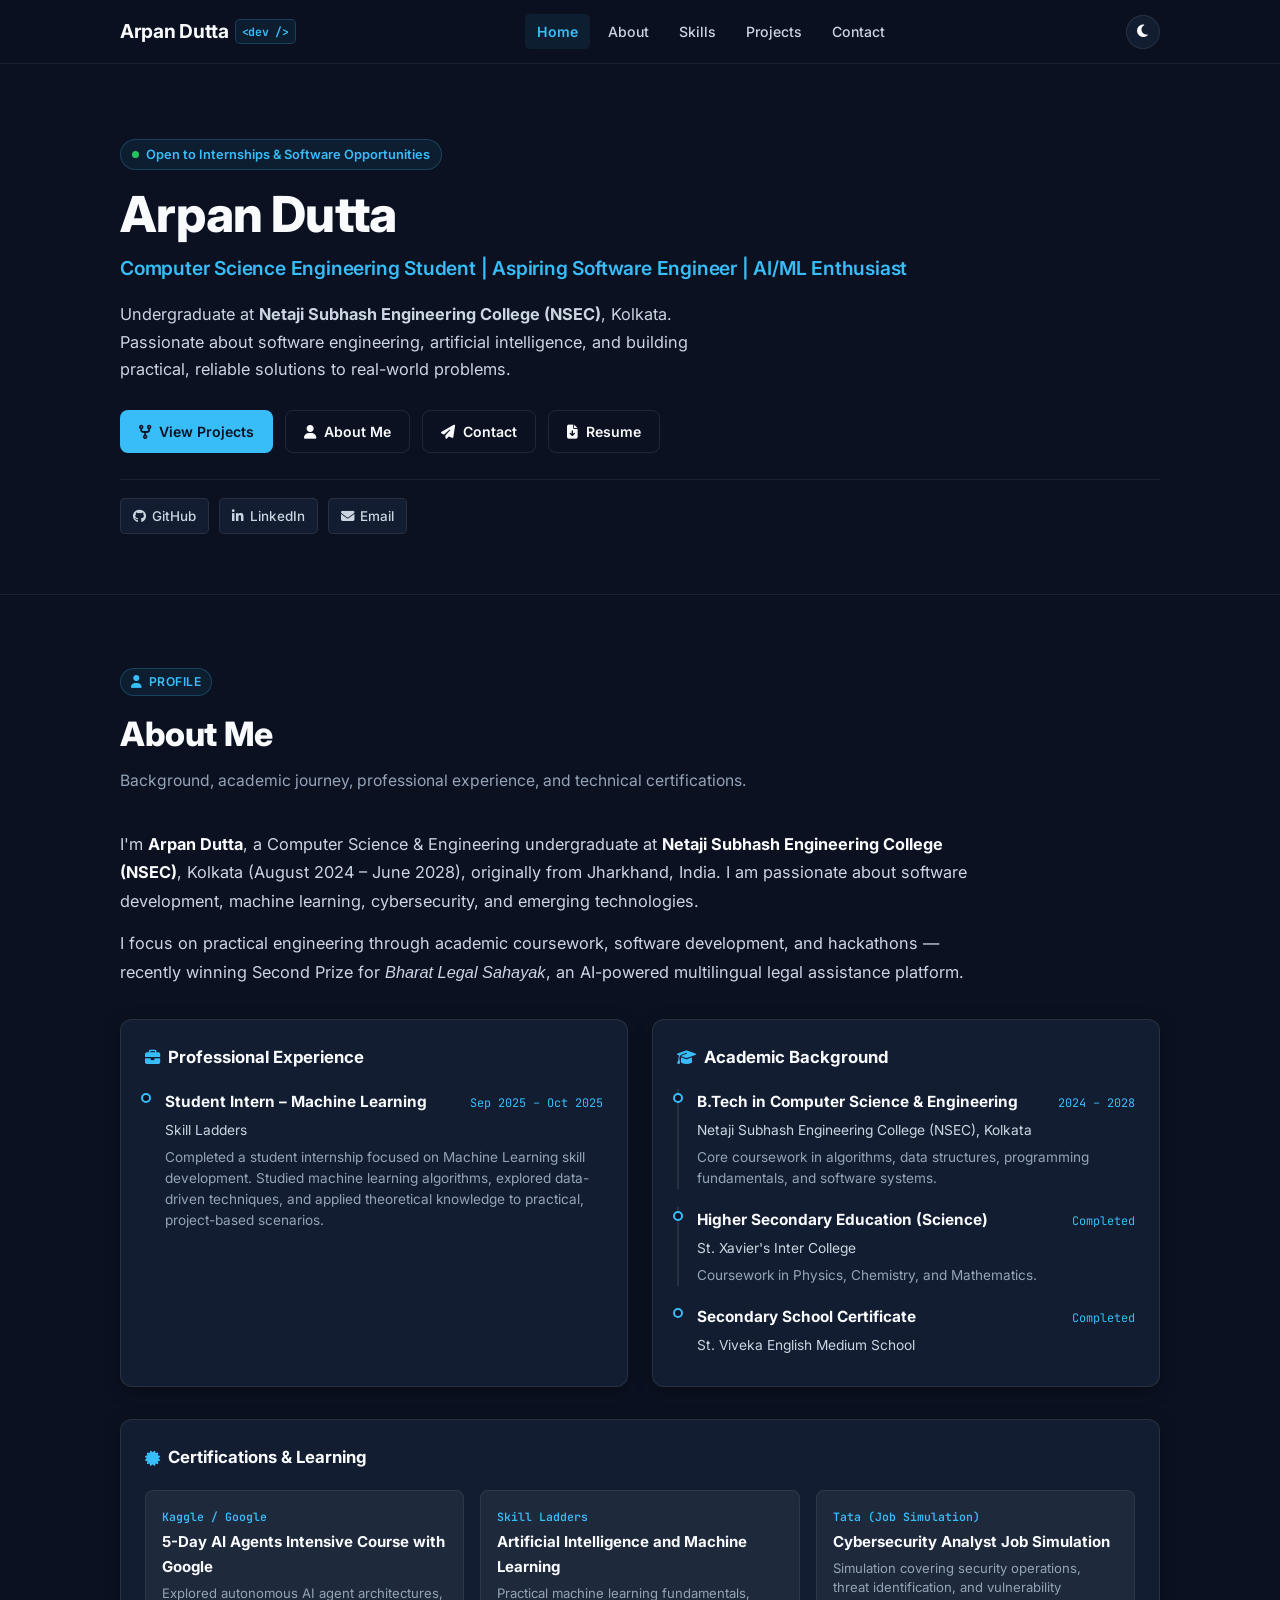
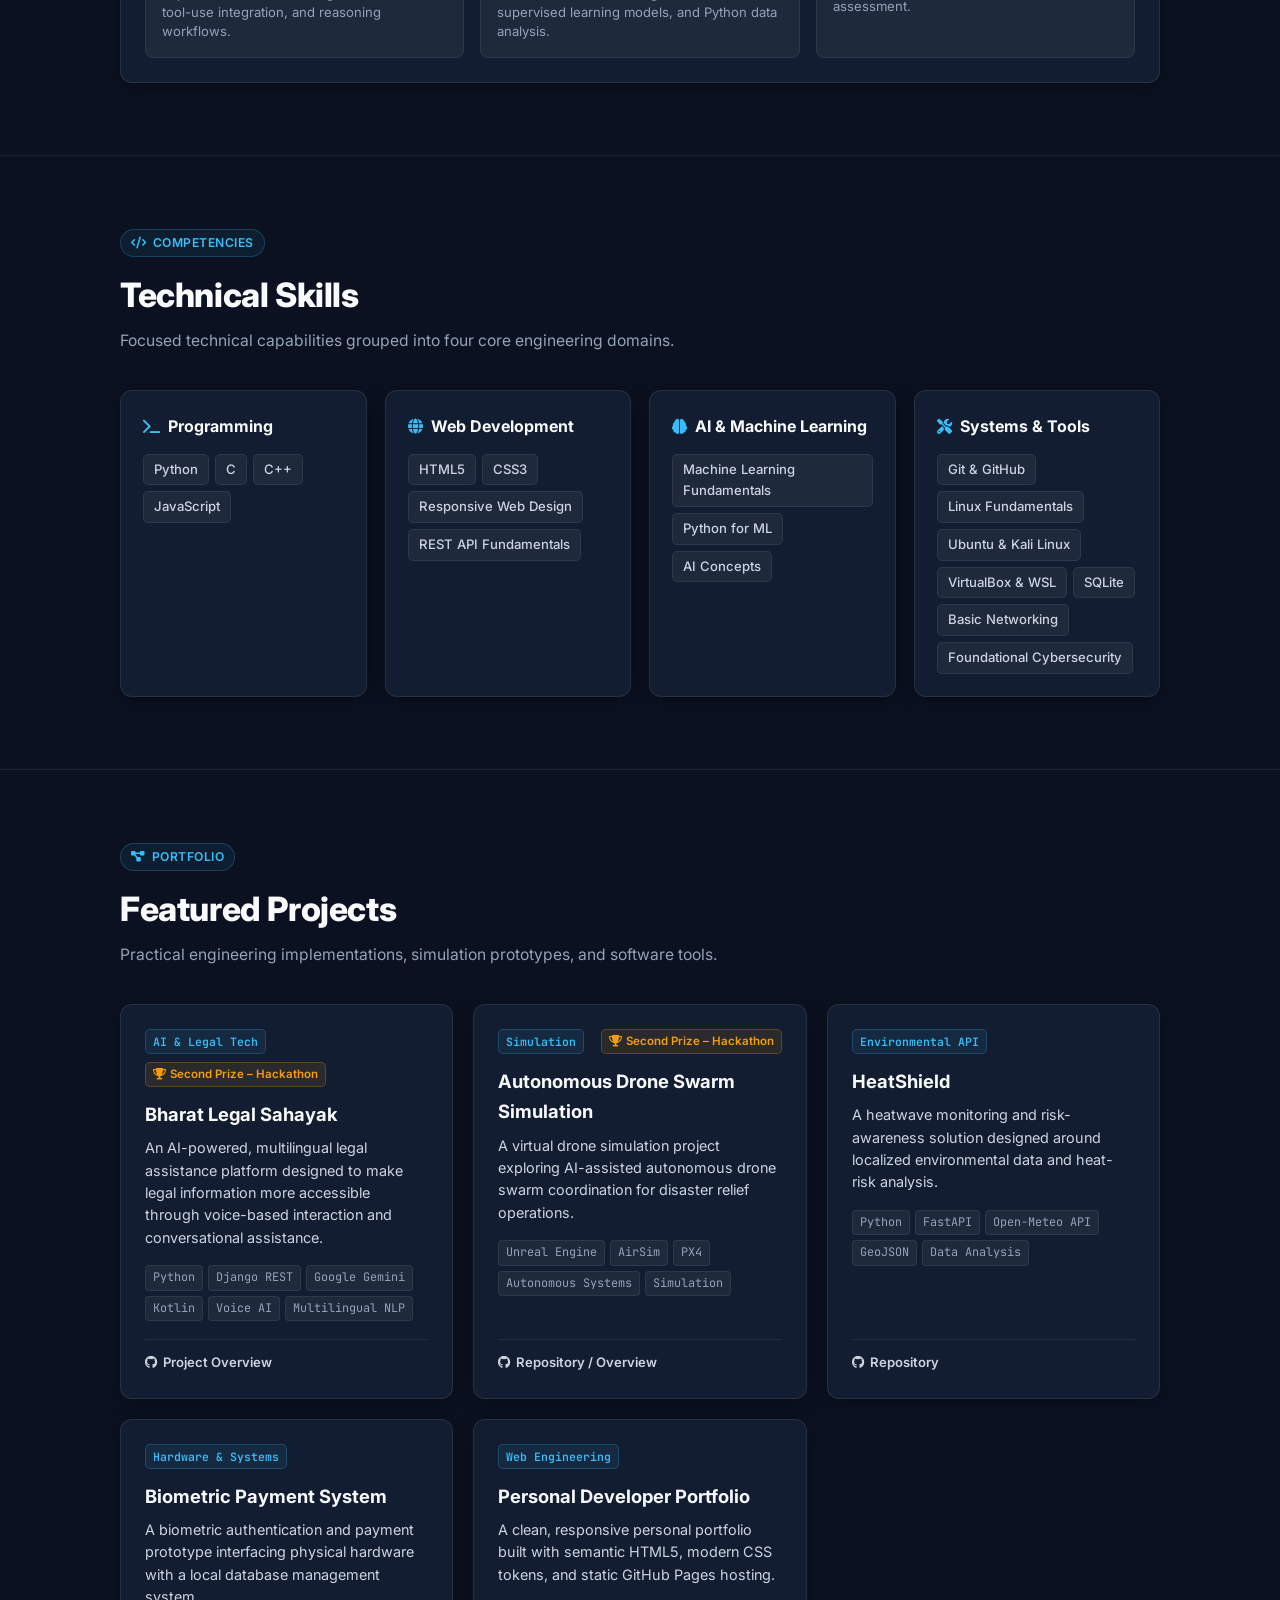
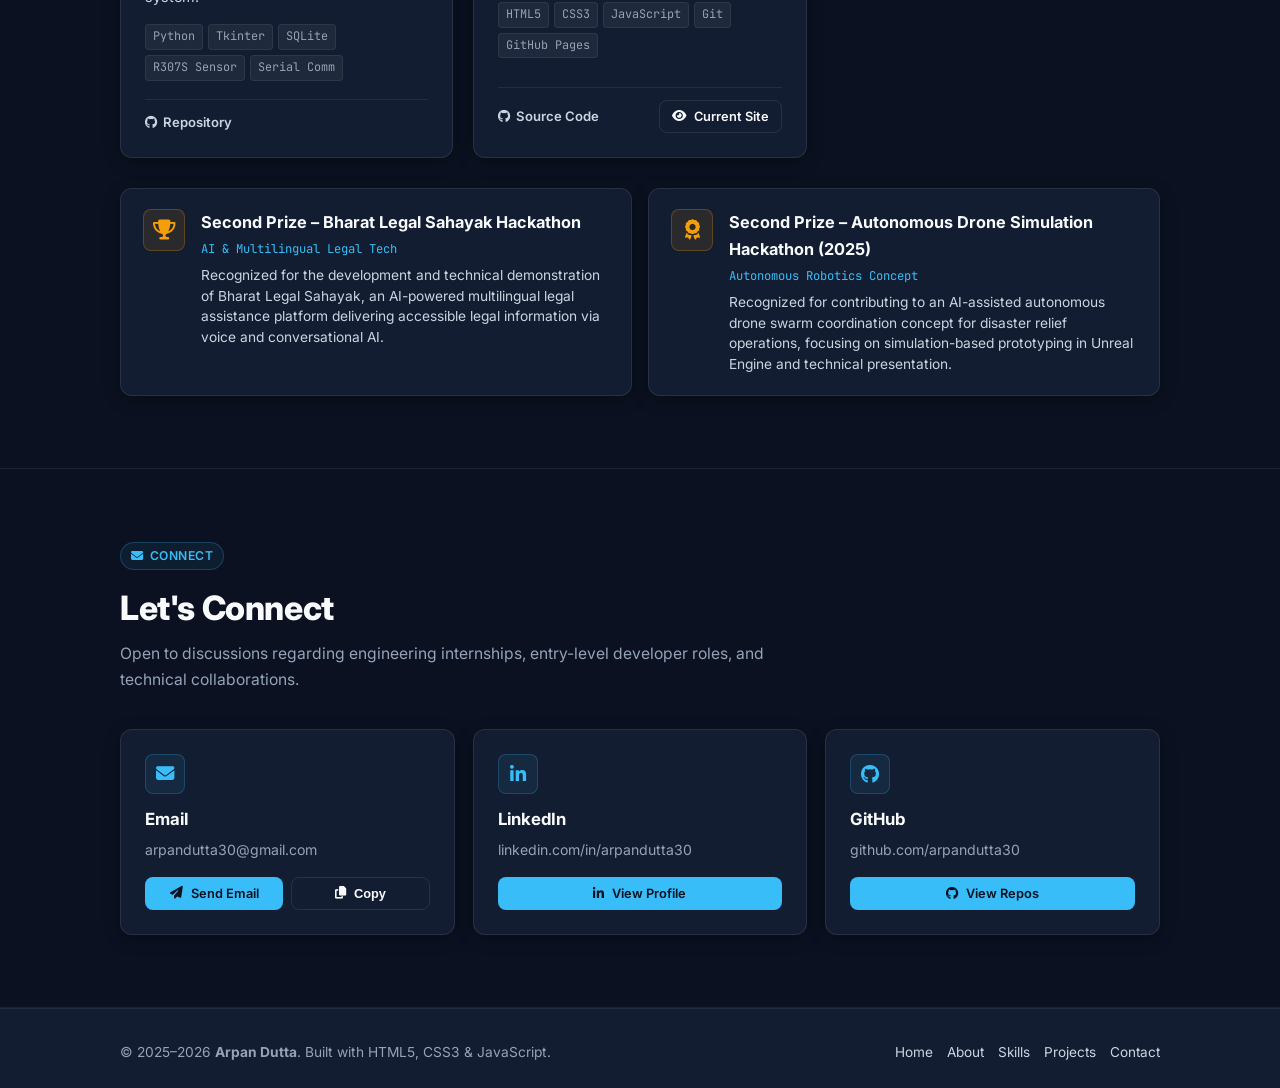
==== commit 99fae443: "Update portfolio v1.1" ====
--- a/index.html
+++ b/index.html
@@ -126,7 +126,7 @@
             I'm <strong>Arpan Dutta</strong>, a Computer Science & Engineering undergraduate at <strong>Netaji Subhash Engineering College (NSEC)</strong>, Kolkata (August 2024 – June 2028), originally from Jharkhand, India. I am passionate about software development, machine learning, cybersecurity, and emerging technologies.
           </p>
           <p>
-            I enjoy exploring how systems work under the hood, writing clean and maintainable code, and applying theoretical concepts to practical engineering scenarios through academic coursework, project-based learning, and hackathon participation.
+            I focus on practical engineering through academic coursework, software development, and hackathons — recently winning Second Prize for <em>Bharat Legal Sahayak</em>, an AI-powered multilingual legal assistance platform.
           </p>
         </div>
 
@@ -293,7 +293,36 @@
         </div>
 
         <div class="projects-grid">
-          <!-- Project 1: Drone Swarm Simulation -->
+          <!-- Project 1: Bharat Legal Sahayak -->
+          <article class="project-card">
+            <div>
+              <div class="project-top-row">
+                <span class="project-category-badge">AI & Legal Tech</span>
+                <span class="project-award-badge">
+                  <i class="fa-solid fa-trophy"></i> Second Prize – Hackathon
+                </span>
+              </div>
+              <h3 class="project-title">Bharat Legal Sahayak</h3>
+              <p class="project-desc">
+                An AI-powered, multilingual legal assistance platform designed to make legal information more accessible through voice-based interaction and conversational assistance.
+              </p>
+              <div class="project-tags">
+                <span class="project-tag">Python</span>
+                <span class="project-tag">Django REST</span>
+                <span class="project-tag">Google Gemini</span>
+                <span class="project-tag">Kotlin</span>
+                <span class="project-tag">Voice AI</span>
+                <span class="project-tag">Multilingual NLP</span>
+              </div>
+            </div>
+            <div class="project-footer">
+              <a href="https://github.com/arpandutta30" target="_blank" rel="noopener noreferrer" class="project-link">
+                <i class="fa-brands fa-github"></i> Project Overview
+              </a>
+            </div>
+          </article>
+
+          <!-- Project 2: Drone Swarm Simulation -->
           <article class="project-card">
             <div>
               <div class="project-top-row">
@@ -321,7 +350,7 @@
             </div>
           </article>
 
-          <!-- Project 2: HeatShield -->
+          <!-- Project 3: HeatShield -->
           <article class="project-card">
             <div>
               <div class="project-top-row">
@@ -346,7 +375,7 @@
             </div>
           </article>
 
-          <!-- Project 3: Biometric Payment System -->
+          <!-- Project 4: Biometric Payment System -->
           <article class="project-card">
             <div>
               <div class="project-top-row">
@@ -371,7 +400,7 @@
             </div>
           </article>
 
-          <!-- Project 4: Personal Developer Portfolio -->
+          <!-- Project 5: Personal Developer Portfolio -->
           <article class="project-card">
             <div>
               <div class="project-top-row">
@@ -398,42 +427,36 @@
               </a>
             </div>
           </article>
-
-          <!-- Project 5: Insta Class -->
-          <article class="project-card">
-            <div>
-              <div class="project-top-row">
-                <span class="project-category-badge">EdTech Concept</span>
-              </div>
-              <h3 class="project-title">Insta Class</h3>
-              <p class="project-desc">
-                A real-time online tutoring platform concept designed to support interactive learning, communication, and dynamic resource access.
-              </p>
-              <div class="project-tags">
-                <span class="project-tag">Web Concepts</span>
-                <span class="project-tag">Real-time Architecture</span>
-                <span class="project-tag">UI/UX</span>
-                <span class="project-tag">Interactive Learning</span>
-              </div>
-            </div>
-            <div class="project-footer">
-              <a href="https://github.com/arpandutta30" target="_blank" rel="noopener noreferrer" class="project-link">
-                <i class="fa-brands fa-github"></i> Concept Overview
-              </a>
-            </div>
-          </article>
-        </div>
-
-        <!-- Integrated Achievement Callout -->
-        <div class="achievement-callout">
-          <div class="achievement-icon">
-            <i class="fa-solid fa-award"></i>
-          </div>
-          <div class="achievement-details">
-            <h4>Hackathon – Second Prize</h4>
-            <p>
-              Recognized for contributing to an AI-assisted autonomous drone swarm coordination concept for disaster relief operations, focusing on simulation-based prototyping in Unreal Engine and technical presentation.
-            </p>
+        </div>
+
+        <!-- Hackathon Achievements -->
+        <div class="achievements-grid">
+          <!-- Achievement 1: Bharat Legal Sahayak -->
+          <div class="achievement-card">
+            <div class="achievement-icon">
+              <i class="fa-solid fa-trophy"></i>
+            </div>
+            <div class="achievement-details">
+              <h4>Second Prize – Bharat Legal Sahayak Hackathon</h4>
+              <div class="achievement-team">AI & Multilingual Legal Tech</div>
+              <p>
+                Recognized for the development and technical demonstration of Bharat Legal Sahayak, an AI-powered multilingual legal assistance platform delivering accessible legal information via voice and conversational AI.
+              </p>
+            </div>
+          </div>
+
+          <!-- Achievement 2: Autonomous Drone Swarm Simulation -->
+          <div class="achievement-card">
+            <div class="achievement-icon">
+              <i class="fa-solid fa-award"></i>
+            </div>
+            <div class="achievement-details">
+              <h4>Second Prize – Autonomous Drone Simulation Hackathon (2025)</h4>
+              <div class="achievement-team">Autonomous Robotics Concept</div>
+              <p>
+                Recognized for contributing to an AI-assisted autonomous drone swarm coordination concept for disaster relief operations, focusing on simulation-based prototyping in Unreal Engine and technical presentation.
+              </p>
+            </div>
           </div>
         </div>
       </div>
--- a/assets/css/style.css
+++ b/assets/css/style.css
@@ -515,7 +515,7 @@
 
 .cert-compact-grid {
   display: grid;
-  grid-template-columns: repeat(auto-fit, minmax(280px, 1fr));
+  grid-template-columns: repeat(auto-fit, minmax(min(100%, 260px), 1fr));
   gap: 16px;
 }
 
@@ -558,7 +558,7 @@
    -------------------------------------------------------------------------- */
 .skills-grid-4 {
   display: grid;
-  grid-template-columns: repeat(auto-fit, minmax(240px, 1fr));
+  grid-template-columns: repeat(auto-fit, minmax(min(100%, 220px), 1fr));
   gap: 18px;
 }
 
@@ -618,7 +618,7 @@
    -------------------------------------------------------------------------- */
 .projects-grid {
   display: grid;
-  grid-template-columns: repeat(auto-fit, minmax(310px, 1fr));
+  grid-template-columns: repeat(auto-fit, minmax(min(100%, 300px), 1fr));
   gap: 20px;
   margin-bottom: 30px;
 }
@@ -644,6 +644,8 @@
   display: flex;
   justify-content: space-between;
   align-items: center;
+  flex-wrap: wrap;
+  gap: 8px;
   margin-bottom: 12px;
 }
 
@@ -723,16 +725,29 @@
   color: var(--accent-primary);
 }
 
-/* Achievement Callout Card */
-.achievement-callout {
+/* Achievements Grid & Cards */
+.achievements-grid {
+  display: grid;
+  grid-template-columns: repeat(auto-fit, minmax(min(100%, 300px), 1fr));
+  gap: 16px;
+  margin-top: 10px;
+}
+
+.achievement-card {
   background: var(--bg-secondary);
   border: 1px solid var(--border-card);
   border-radius: var(--radius-lg);
-  padding: 20px 24px;
+  padding: 20px 22px;
   box-shadow: var(--card-shadow);
   display: flex;
-  align-items: center;
+  align-items: flex-start;
   gap: 16px;
+  transition: transform var(--transition), border-color var(--transition);
+}
+
+.achievement-card:hover {
+  transform: translateY(-2px);
+  border-color: var(--accent-border);
 }
 
 .achievement-icon {
@@ -750,14 +765,21 @@
 }
 
 .achievement-details h4 {
-  font-size: 1.05rem;
+  font-size: 1.02rem;
   font-weight: 700;
   color: var(--text-primary);
-  margin-bottom: 4px;
+  margin-bottom: 3px;
+}
+
+.achievement-team {
+  font-family: var(--font-mono);
+  font-size: 0.76rem;
+  color: var(--accent-primary);
+  margin-bottom: 6px;
 }
 
 .achievement-details p {
-  font-size: 0.88rem;
+  font-size: 0.86rem;
   color: var(--text-secondary);
   line-height: 1.5;
 }
@@ -767,7 +789,7 @@
    -------------------------------------------------------------------------- */
 .contact-grid {
   display: grid;
-  grid-template-columns: repeat(auto-fit, minmax(260px, 1fr));
+  grid-template-columns: repeat(auto-fit, minmax(min(100%, 250px), 1fr));
   gap: 18px;
 }
 
@@ -970,7 +992,7 @@
     padding: 50px 0 40px 0;
   }
 
-  .achievement-callout {
+  .achievement-card {
     flex-direction: column;
     align-items: flex-start;
   }
